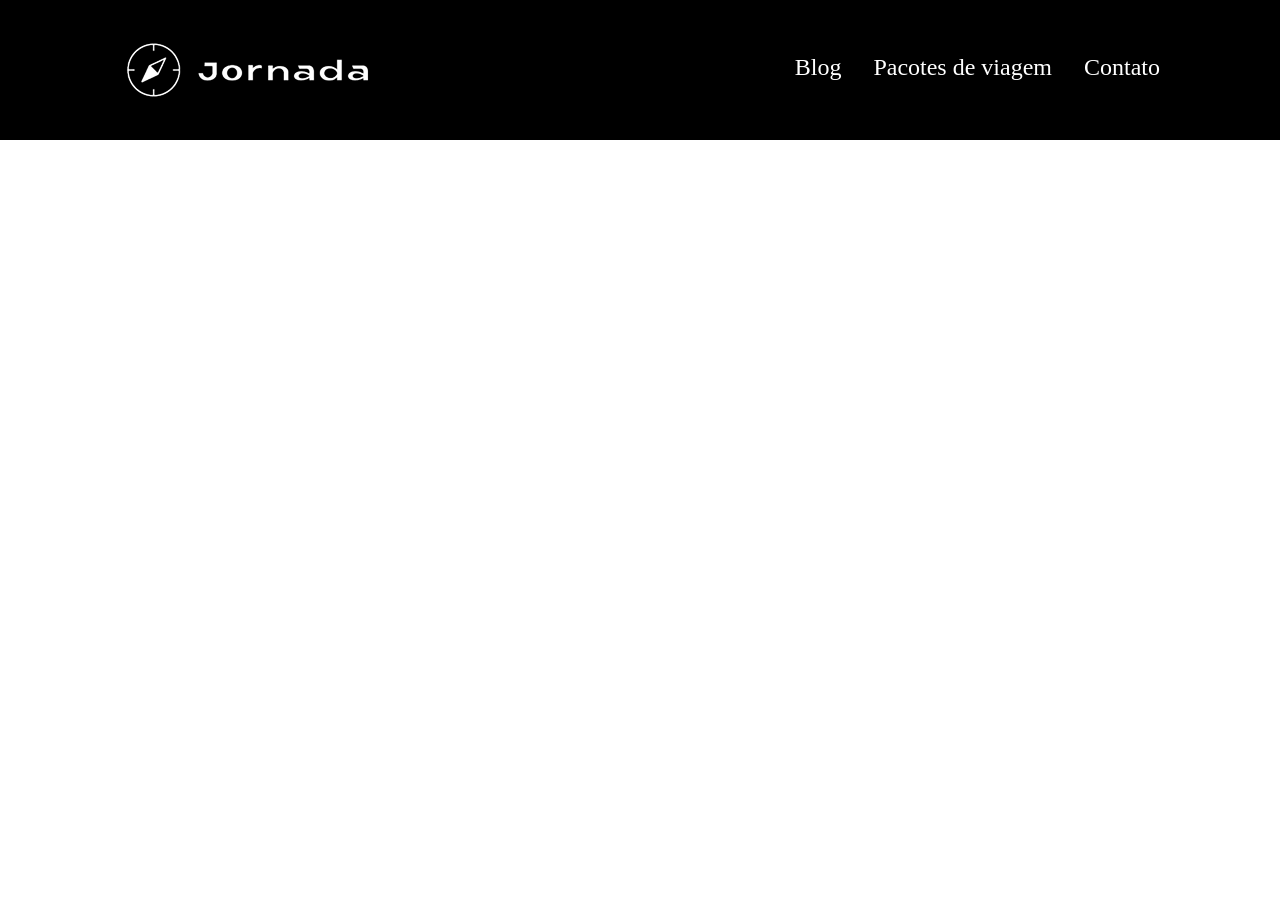
==== pacotes-de-viagens.html @ bc87831e "Cria estrutura no html pacotes de viagens" ====
<!doctype html>
<html lang="pt-BR">
  <head>
    <meta charset="UTF-8" />
    <meta name="viewport" content="width=device-width, initial-scale=1.0" />
    <meta
      name="description"
      content="Jornada Viagens, uma agência apaixonada por criar viagens inesquecíveis."
    />

    <meta name="og:title" content="Jornada Viagens" />
    <meta
      name="og:description"
      content="Jornada Viagens, uma agência apaixonada por criar viagens inesquecíveis."
    />
    <meta
      name="og:image"
      content="https://yummimonteiro96.github.io/jornada-viagens/img/Logo-footer.png"
    />
    <meta name="og:type" content="website" />
    <meta
      name="og:url"
      content="https://yummimonteiro96.github.io/jornada-viagens"
    />

    <link rel="icon" href="favico.svg" type="xml/svg" />
    <link rel="stylesheet" href="./css/style.css" />

    <title>Jornada Viagens</title>
    <head>
      <body>
        <header class="main-header">
      <a class="logo" href="index.html" title="Voltar para a página inicial">
        <img
          class="img-mobile"
          src="img/bussola-jornada-branca.png"
          alt="Bussola do logo Jornada Viagens na cor branca"
        />
        <img
          class="img-desktop"
          src="img/bussola-texto-jornada-branco.png"
          alt="Logo Jornada Viagens na cor branca"
        />
      </a>
      <div class="navigation-menu">
        <label for="menu">
          <img src="img/menu.png" alt="menu" />
        </label>
        <input type="checkbox" id="menu" hidden />
        <nav>
          <ul class="list-links">
            <li>
              <a href="blog.html" target="_blank" title="Acessar Blog">Blog</a>
            </li>
            <li>
              <a
              class="active"
                href="pacotes-de-viagens.html"
                target="_blank"
                title="Acessar Pacotes de viagem"
                >Pacotes de viagem</a
              >
            </li>
            <li>
              <a href="contato.html" target="_blank" title="Acessar Contato"
                >Contato</a
              >
            </li>
          </ul>
        </nav>
      </div>
    </header>
      </body>
    </head>
  </head>
</html>
---- css/style.css ----
@import url(global.css);
@import url(header.css);
@import url(hero.css);
@import url(offers.css);
@import url(category.css);
@import url(destinations.css);
@import url(Payments.css);
@import url(testimonials.css);
@import url(footer.css);
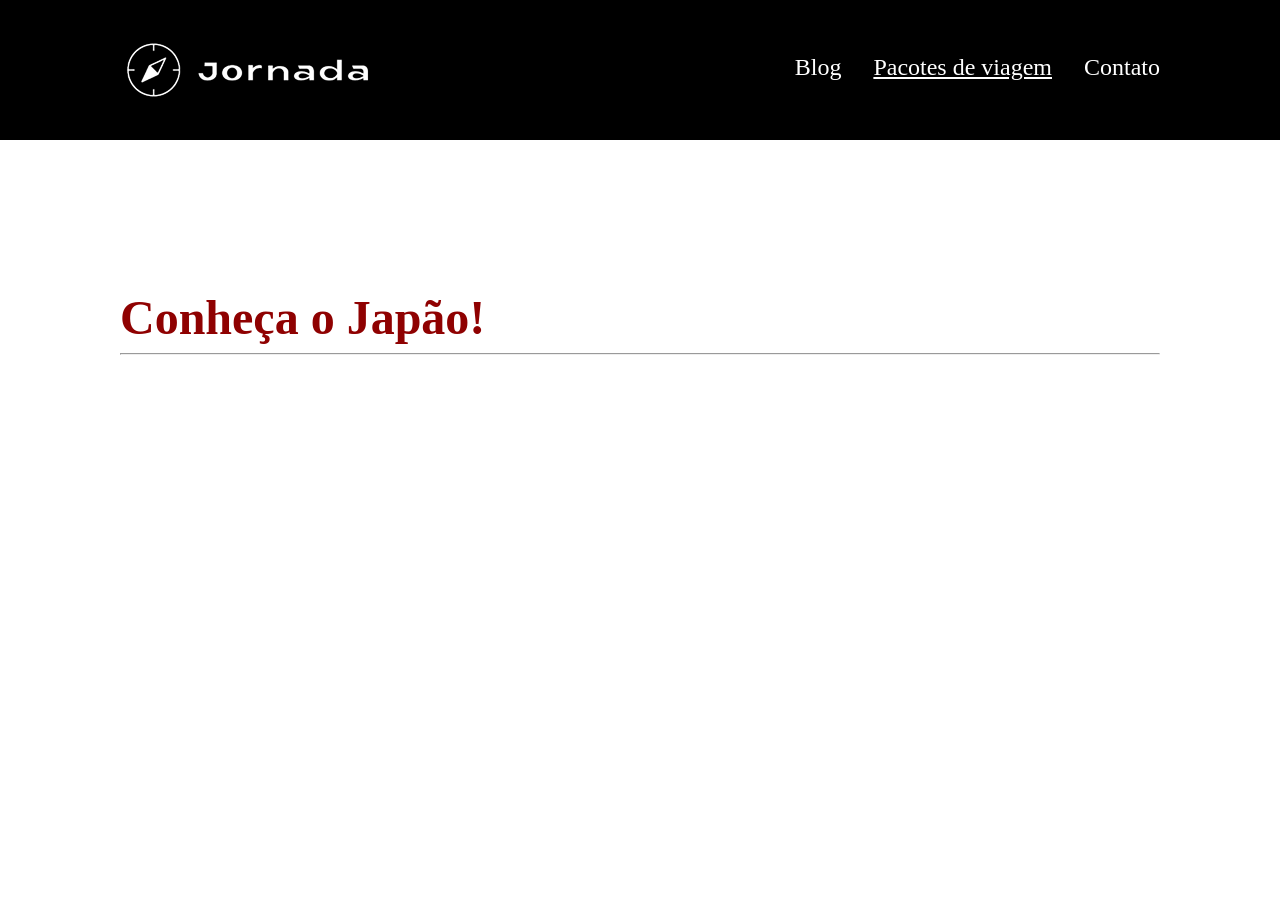
==== commit 1d6e7819: "Adiciona config do hero" ====
--- a/pacotes-de-viagens.html
+++ b/pacotes-de-viagens.html
@@ -70,6 +70,14 @@
         </nav>
       </div>
     </header>
+    <section class="travel-packages hero">
+      <div class="hero-img">
+      <div class="hero-content">
+        <h1>Conheça o Japão!</h1>
+        <hr />
+        <p>A Jornada possui o pacote perfeito para seu estilo e orçamento! Conheça as belas paisagens e a  cultura milenar deste belo país!</p>
+      </div>
+      </div>
       </body>
     </head>
   </head>
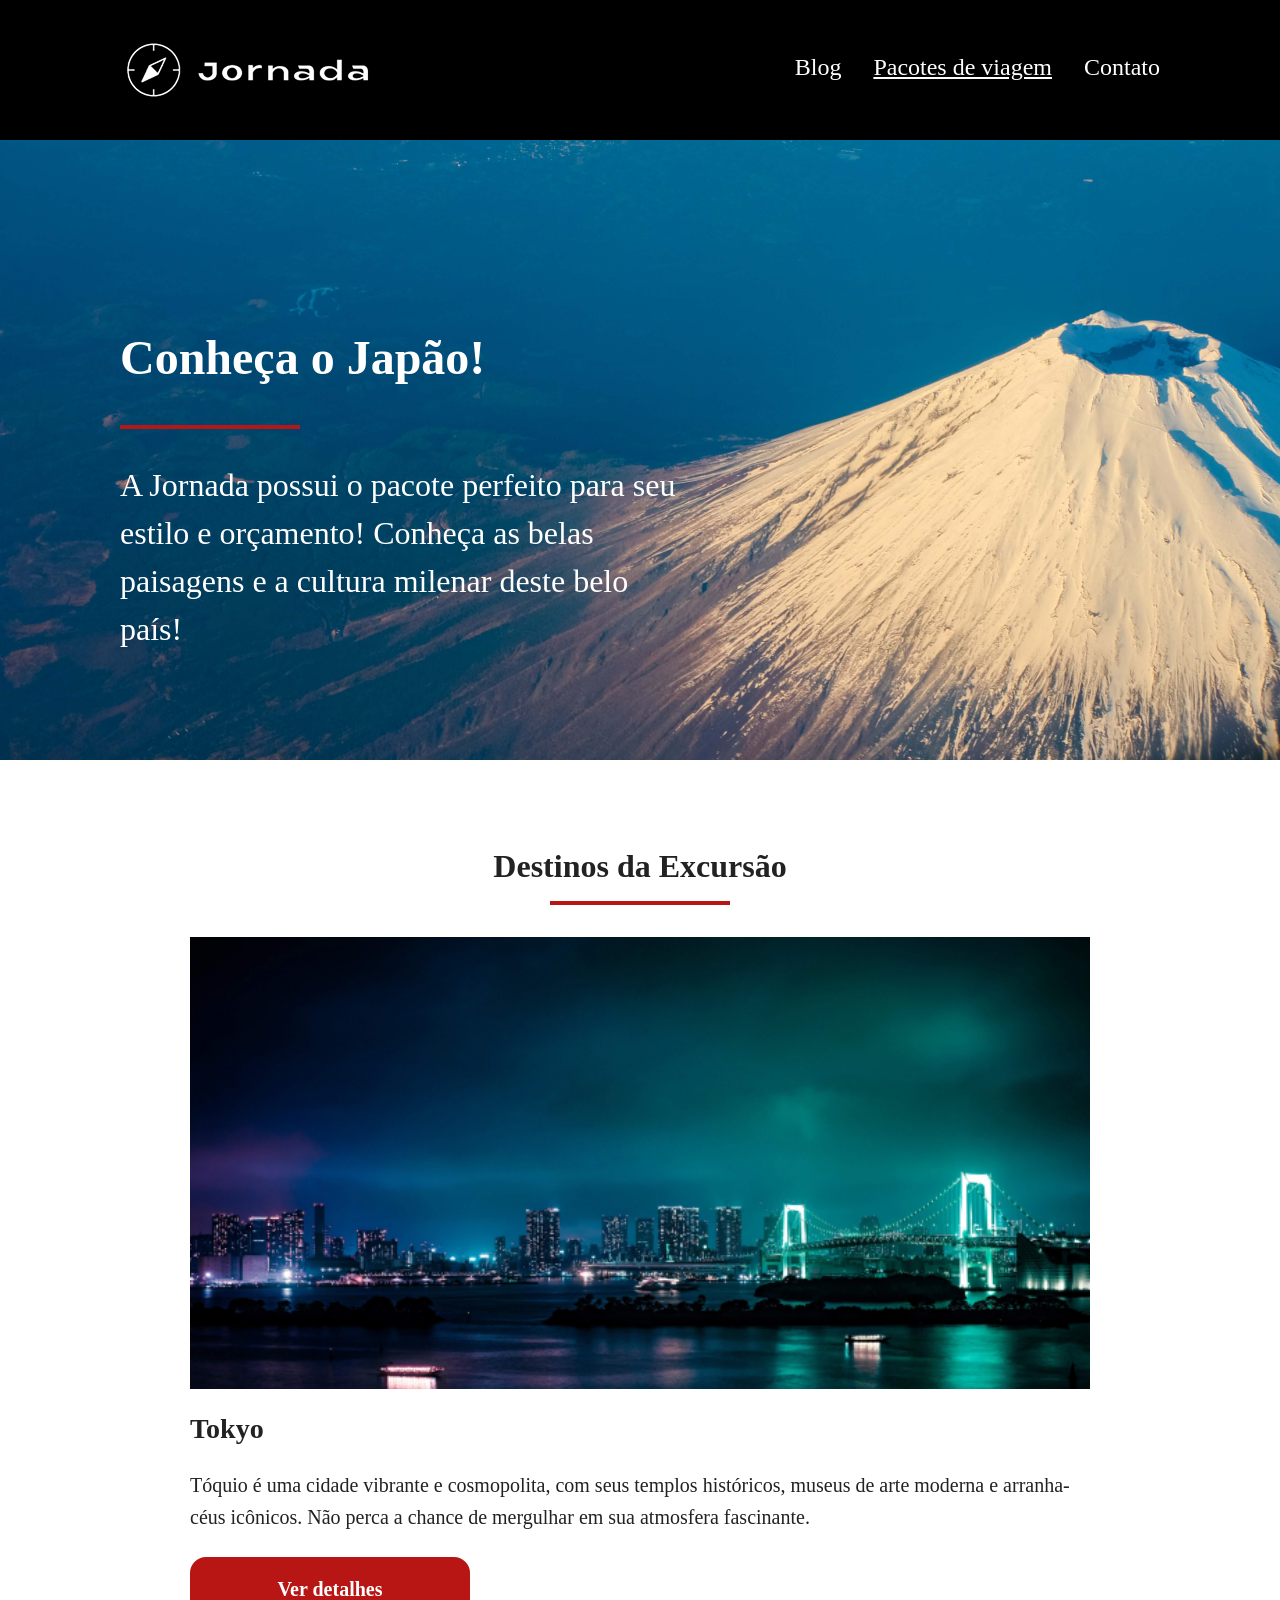
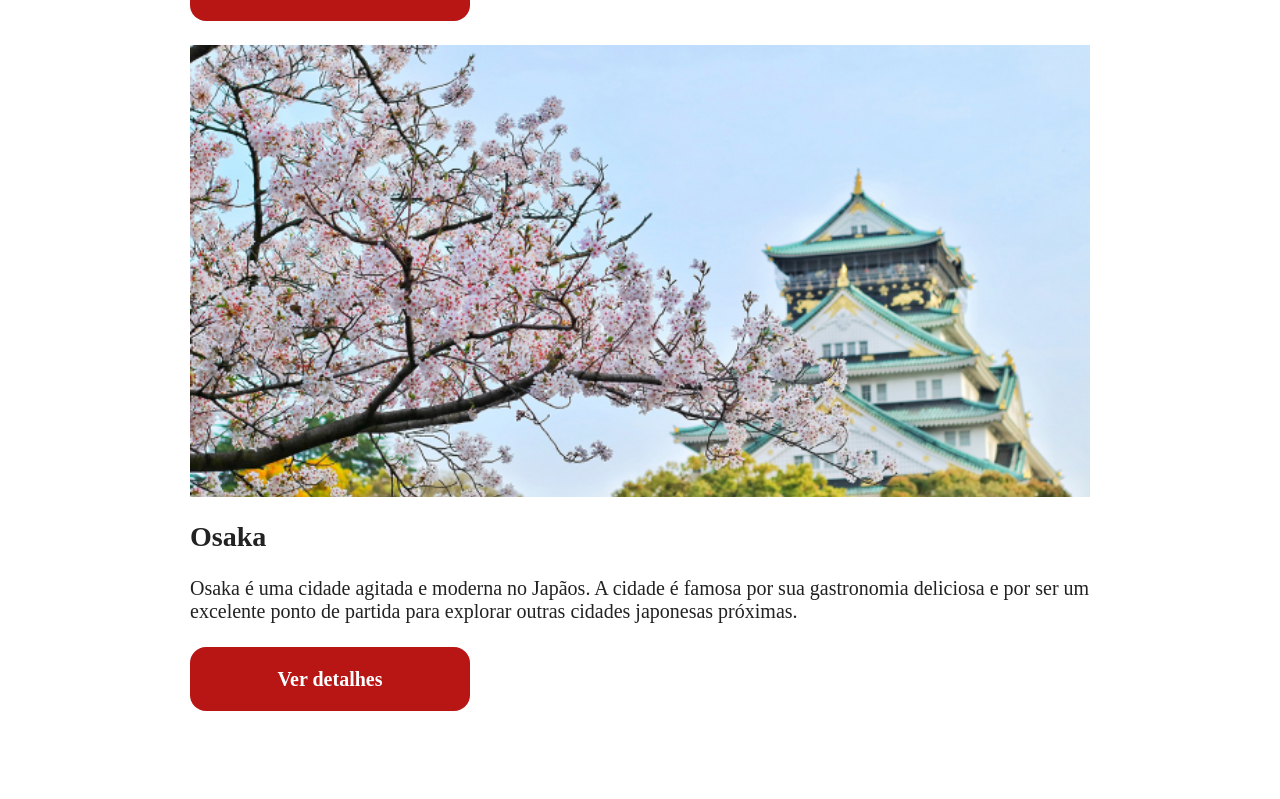
==== commit c0fb90f3: "Adiciona sessão travel packages destinations e finaliza estilo do hero" ====
--- a/pacotes-de-viagens.html
+++ b/pacotes-de-viagens.html
@@ -78,6 +78,55 @@
         <p>A Jornada possui o pacote perfeito para seu estilo e orçamento! Conheça as belas paisagens e a  cultura milenar deste belo país!</p>
       </div>
       </div>
+      </section>
+      <section class="travel-packages destinations">
+      <div class="section-title">
+        <h2>Destinos da Excursão</h2>
+        <hr />
+      </div>
+      <div class="destination-items">
+        <article class="item tokyo">
+          <header>
+            <div class="img-item"></div>
+            <h3 class="content-title">Tokyo</h3>
+          </header>
+          <p class="content-text">
+            Tóquio é uma cidade vibrante e cosmopolita, com seus templos
+            históricos, museus de arte moderna e arranha-céus icônicos. Não
+            perca a chance de mergulhar em sua atmosfera fascinante.
+          </p>
+          <footer>
+            <a
+              href="#"
+              class="botton"
+              target="_blank"
+              title="Veja mais detalhes do destino Tokyo"
+              >Ver detalhes</a
+            >
+          </footer>
+        </article>
+        <article class="item osaka">
+          <header>
+            <div class="img-item"></div>
+            <h3>Osaka</h3>
+          </header>
+          <p>
+            Osaka é uma cidade agitada e moderna no Japãos. A cidade é famosa
+            por sua gastronomia deliciosa e por ser um excelente ponto de
+            partida para explorar outras cidades japonesas próximas.
+          </p>
+          <footer>
+            <a
+              href="#"
+              class="botton"
+              target="_blank"
+              title="Veja mais detalhes do destino Osaka"
+              >Ver detalhes</a
+            >
+          </footer>
+        </article>
+      </div>
+    </section>
       </body>
     </head>
   </head>
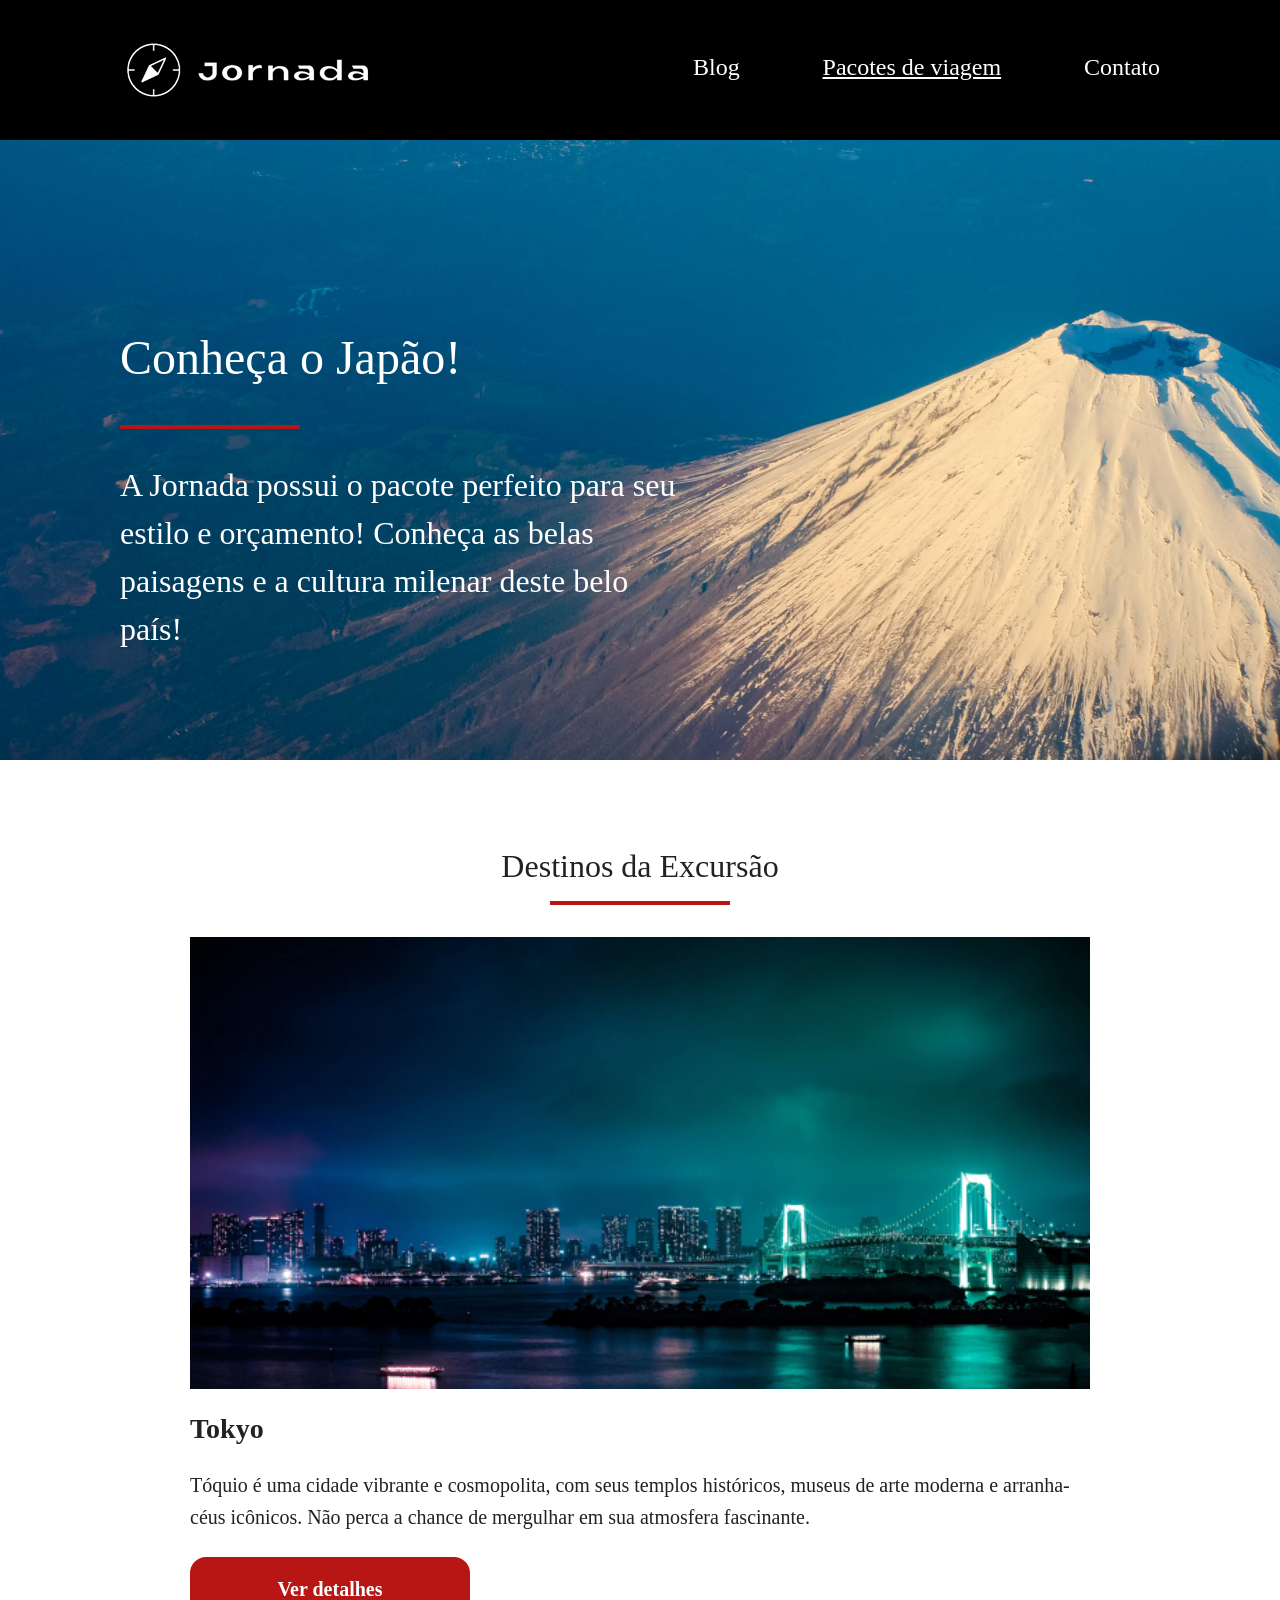
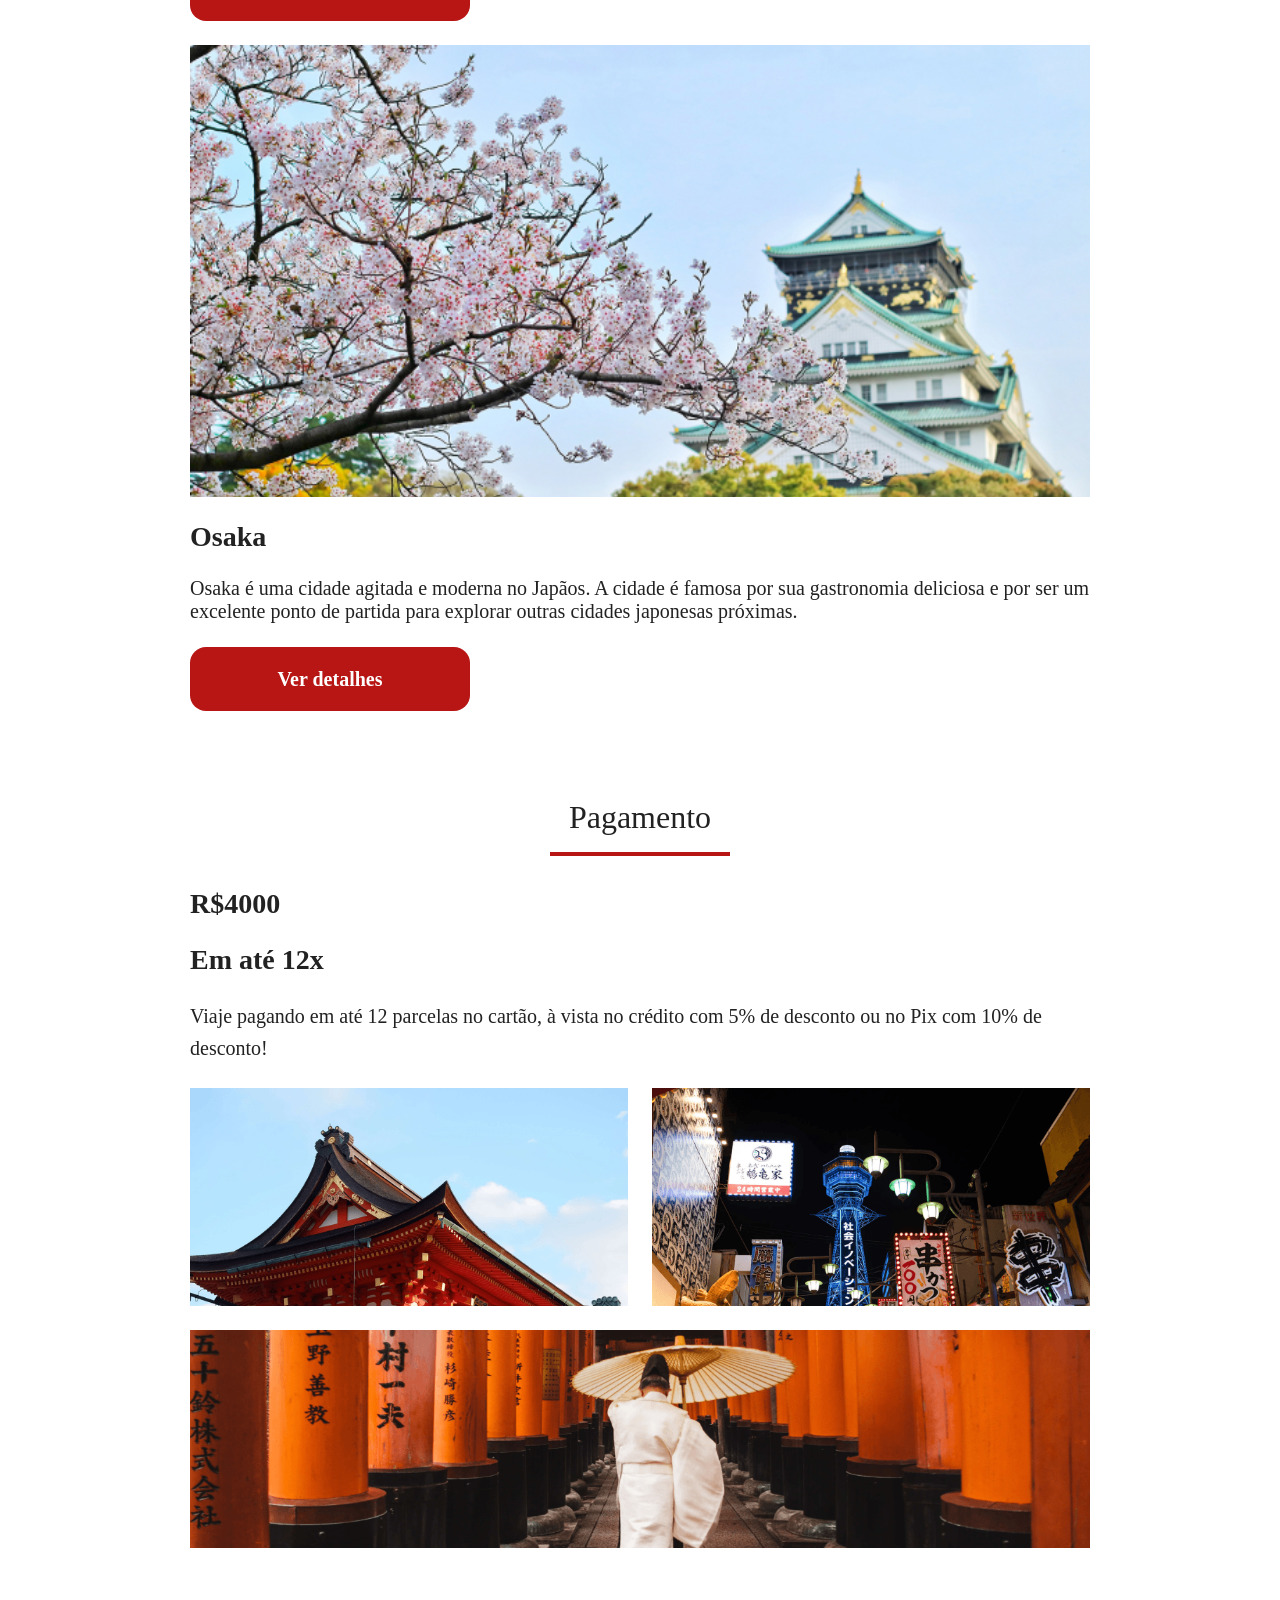
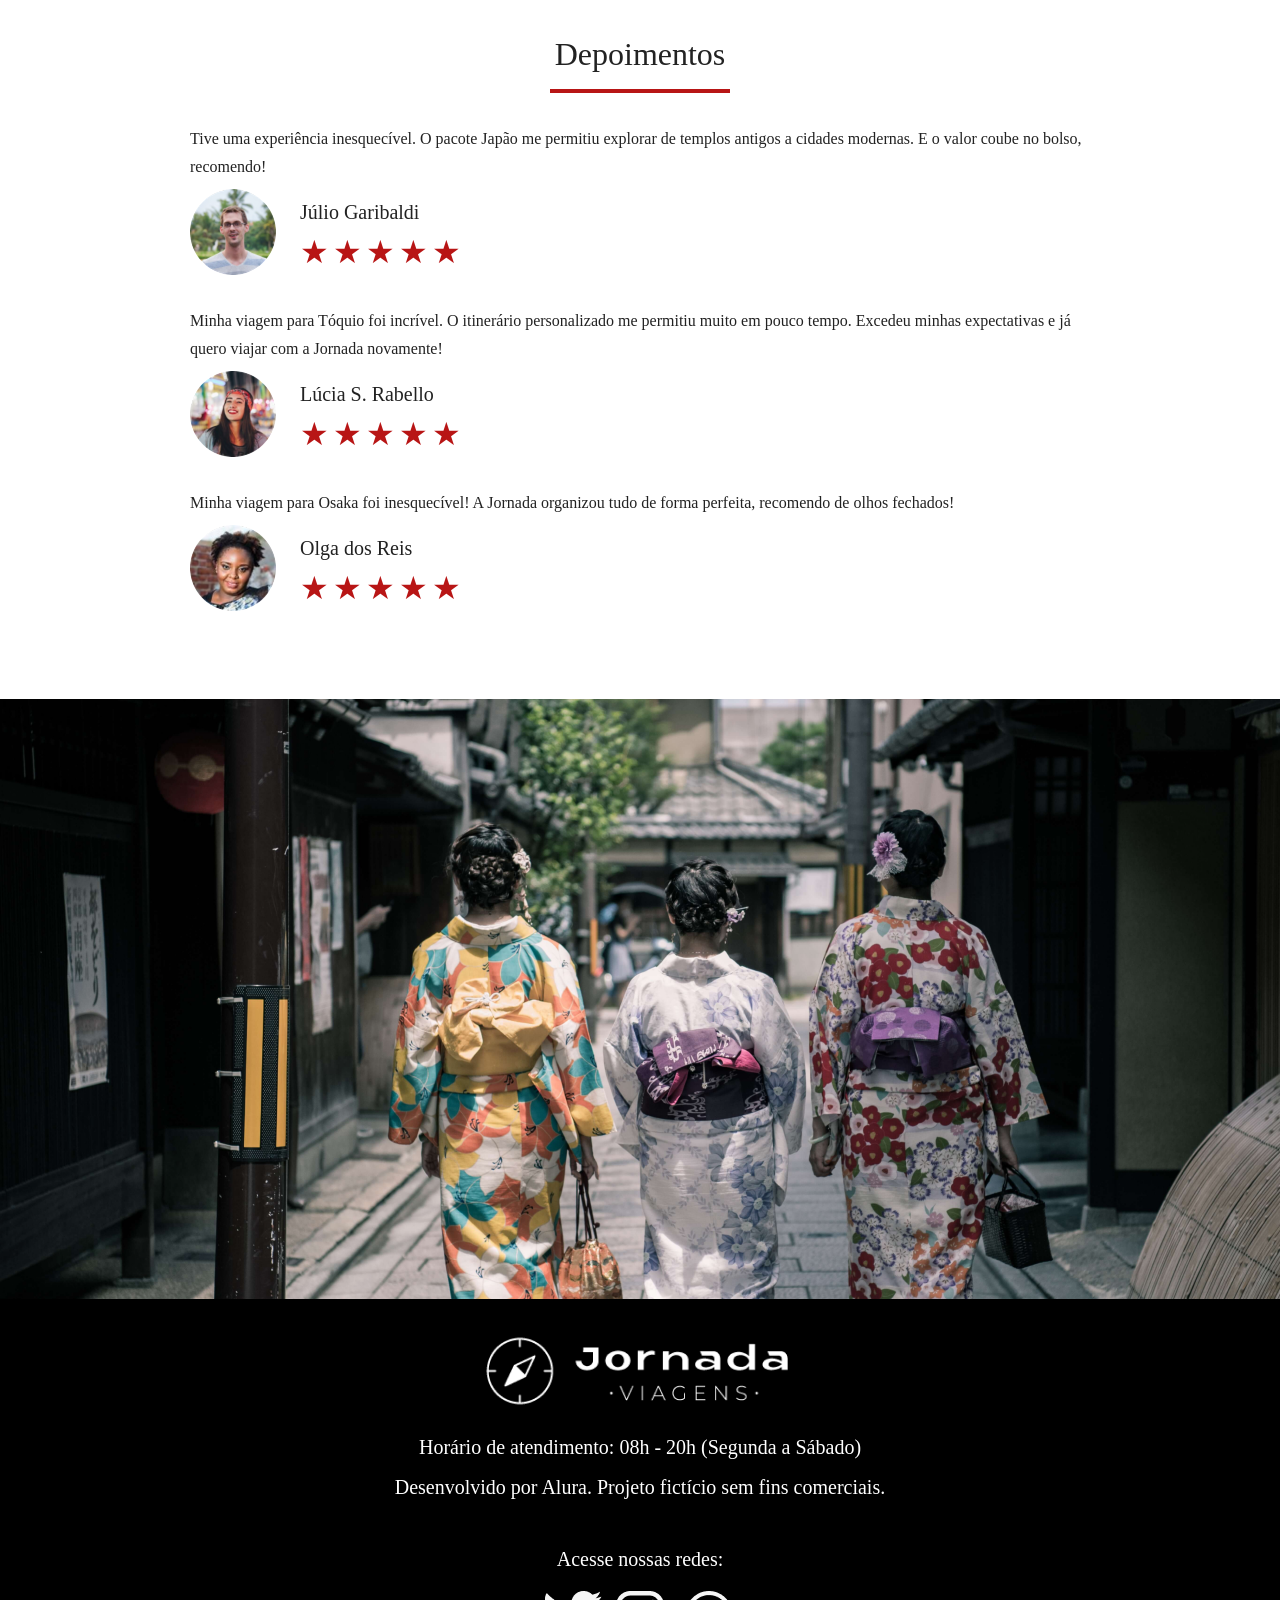
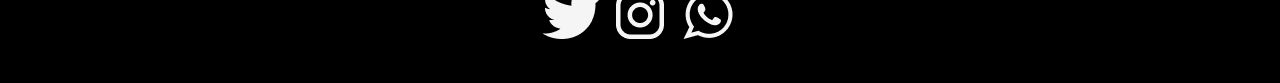
==== commit 871a1631: "finaliza pacotes de viagens" ====
--- a/pacotes-de-viagens.html
+++ b/pacotes-de-viagens.html
@@ -127,6 +127,144 @@
         </article>
       </div>
     </section>
+    <section class="travel-packages payments">
+      <div class="section-title">
+        <h2>Pagamento</h2>
+        <hr />
+      </div>
+      <div class="content-container">
+        <div class="text-content">
+          <h3 class="content-title">R$4000</h3>
+          <h3 class="content-title">Em até 12x</h3>
+
+          <p class="content-text">
+            Viaje pagando em até 12 parcelas no cartão, à vista no crédito com
+            5% de desconto ou no Pix com 10% de desconto!
+          </p>
+        </div>
+        <div class="image-gallery">
+          <div class="image first"></div>
+          <div class="image second"></div>
+          <div class="image thirdy colspan-2"></div>
+        </div>
+      </div>
+    </section>
+    <section class="testimonials">
+      <div class="section-title">
+        <h2>Depoimentos</h2>
+        <hr />
+      </div>
+      <div class="testimonials-container">
+        <article>
+          <header>
+            <p>
+              Tive uma experiência inesquecível. O pacote Japão me permitiu
+              explorar de templos antigos a cidades modernas. E o valor coube no
+              bolso, recomendo!
+            </p>
+          </header>
+          <footer>
+            <img
+              src="img/travel-packages/avatar-julio.png"
+              alt="imagem de perfil do cliente Júlio Garibaldi"
+            />
+            <div class="profile-content">
+              <h3>Júlio Garibaldi</h3>
+              <div class="rating">
+                <span class="star">★</span>
+                <span class="star">★</span>
+                <span class="star">★</span>
+                <span class="star">★</span>
+                <span class="star">★</span>
+              </div>
+            </div>
+          </footer>
+        </article>
+        <article>
+          <header>
+            <p>
+              Minha viagem para Tóquio foi incrível. O itinerário personalizado
+              me permitiu muito em pouco tempo. Excedeu minhas expectativas e já
+              quero viajar com a Jornada novamente!
+            </p>
+          </header>
+          <footer>
+            <img
+              src="img/travel-packages/avatar-lucia.png"
+              alt="imagem de perfil da cliente Lúcia S. Rabello"
+            />
+            <div class="profile-content">
+              <h3>Lúcia S. Rabello</h3>
+              <div class="rating">
+                <span class="star">★</span>
+                <span class="star">★</span>
+                <span class="star">★</span>
+                <span class="star">★</span>
+                <span class="star">★</span>
+              </div>
+            </div>
+          </footer>
+        </article>
+        <article>
+          <header>
+            <p>
+              Minha viagem para Osaka foi inesquecível! A Jornada organizou tudo
+              de forma perfeita, recomendo de olhos fechados!
+            </p>
+          </header>
+          <footer>
+            <img
+              src="img/travel-packages/avatar-olga.png"
+              alt="imagem de perfil da cliente Olga dos Reis"
+            />
+            <div class="profile-content">
+              <h3>Olga dos Reis</h3>
+              <div class="rating">
+                <span class="star">★</span>
+                <span class="star">★</span>
+                <span class="star">★</span>
+                <span class="star">★</span>
+                <span class="star">★</span>
+              </div>
+            </div>
+          </footer>
+        </article>
+      </div>
+    </section>
+    <section class="travel-packages bottom-hero">
+      <div class="hero-img"></div>
+    </section>
+    <footer class="main-footer">
+      <div class="footer-content">
+        <img src="img/Logo-footer.png" alt="logo completo Jornada Viagens" />
+        <p>Horário de atendimento: 08h - 20h (Segunda a Sábado)</p>
+        <p>Desenvolvido por Alura. Projeto fictício sem fins comerciais.</p>
+      </div>
+      <div class="footer-social">
+        <p>Acesse nossas redes:</p>
+
+        <a href="#" target="_blank" title="Acesse o Twitter do Jornada Viagens"
+          ><img
+            src="img/icon-Twiter.svg.png"
+            alt="icone do Twitter na cor branca"
+        /></a>
+
+        <a
+          href="#"
+          target="_blank"
+          title="Acesse o Instagram do Jornada Viagens"
+          ><img
+            src="img/icon-Instragam.svg.png"
+            alt="icone do Instagram na cor branca"
+        /></a>
+
+        <a href="#" target="_blank" title="Entre em contato através do whatsapp"
+          ><img
+            src="img/icon-Whatsapp.svg.png"
+            alt="icone do whatsapp na cor branca"
+        /></a>
+      </div>
+    </footer>
       </body>
     </head>
   </head>
